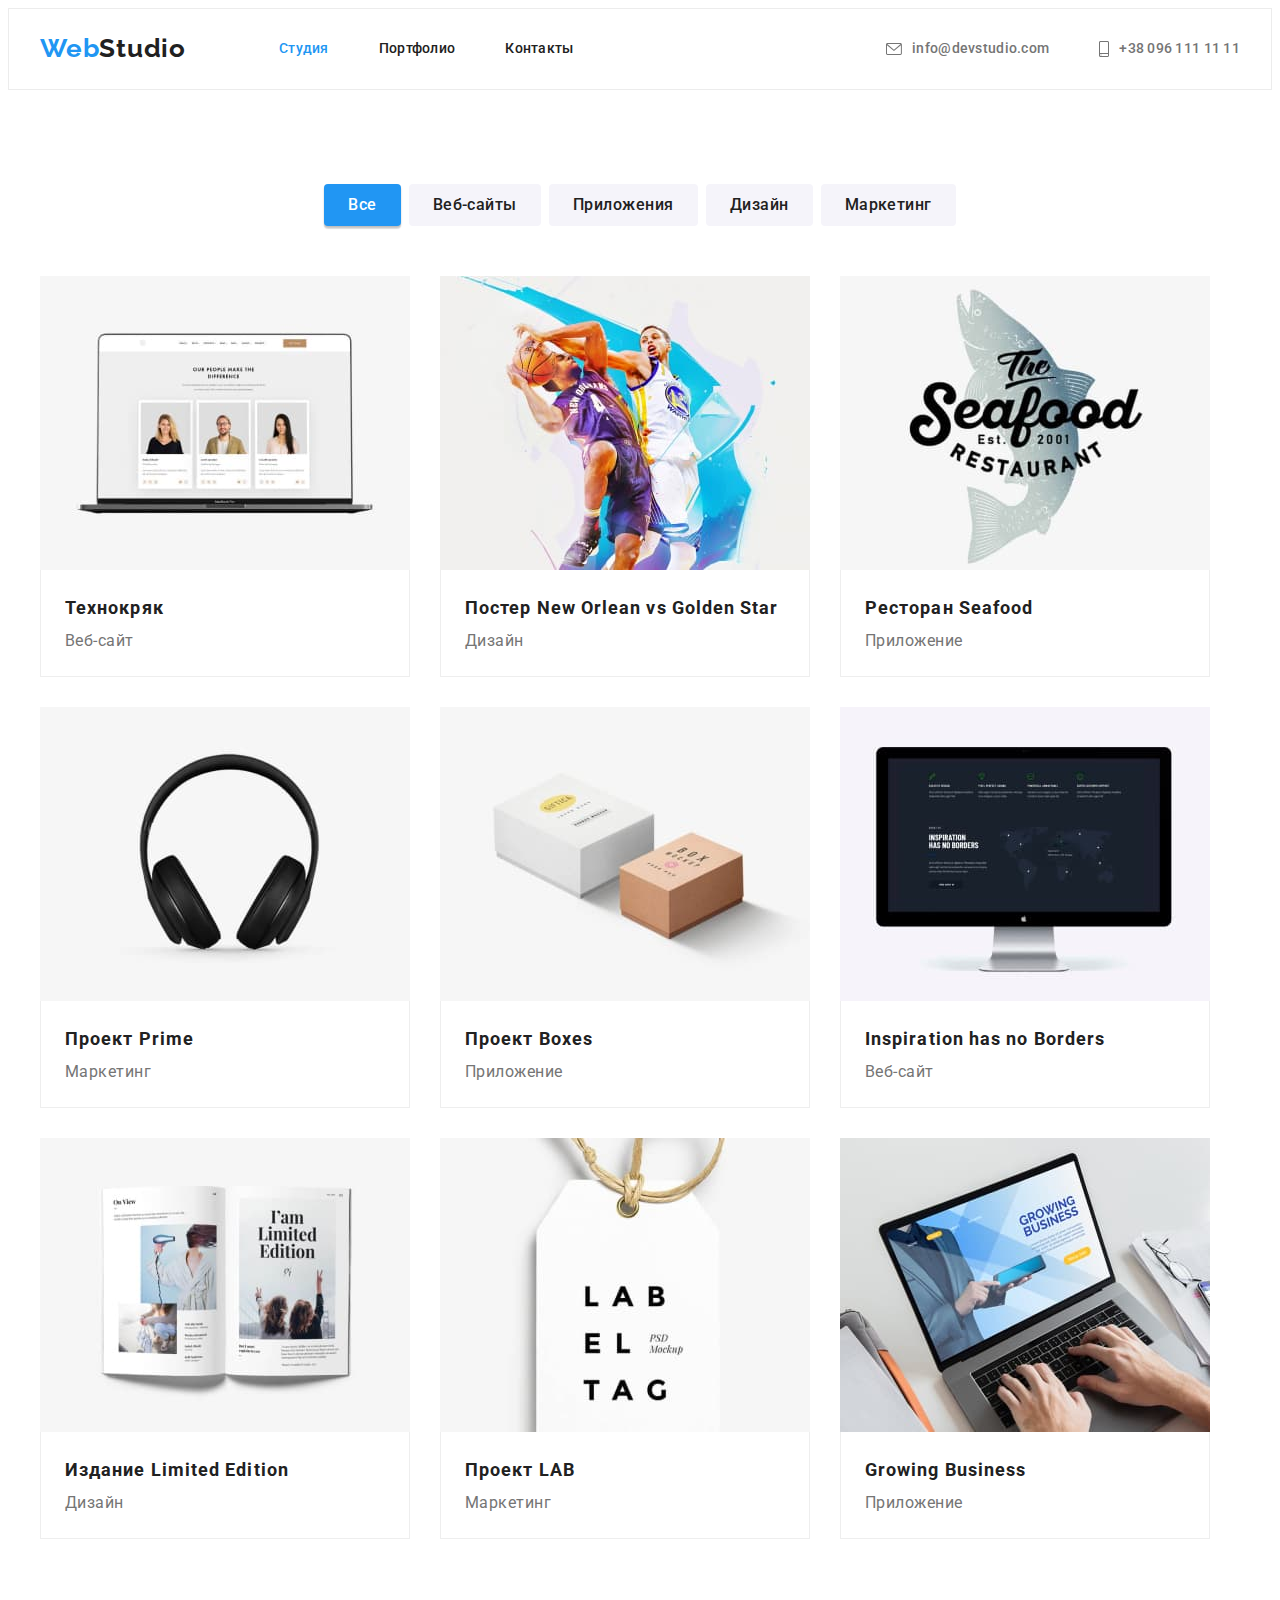
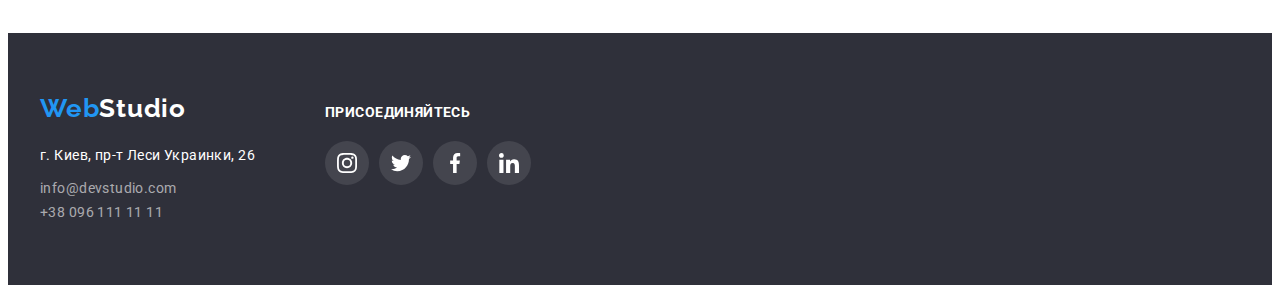
==== portfolio.html @ c1c03d7e "добавила файлы сайта" ====
<!DOCTYPE html>
<html lang="ru">
  <head>
    <meta charset="UTF-8" />
    <meta http-equiv="X-UA-Compatible" content="IE=edge" />
    <meta name="viewport" content="width=device-width, initial-scale=1.0" />
    <link rel="preconnect" href="https://fonts.googleapis.com" />
    <link rel="preconnect" href="https://fonts.gstatic.com" crossorigin />
    <link
      href="https://fonts.googleapis.com/css2?family=Raleway:wght@700&family=Roboto:wght@400;500;700;900&display=swap"
      rel="stylesheet"
    />
    <title>Document</title>
    <link
      rel="stylesheet"
      href="https://cdnjs.cloudflare.com/ajax/libs/modern-normalize/1.1.0/modern-normalize.min.css"
      integrity="sha512-wpPYUAdjBVSE4KJnH1VR1HeZfpl1ub8YT/NKx4PuQ5NmX2tKuGu6U/JRp5y+Y8XG2tV+wKQpNHVUX03MfMFn9Q=="
      crossorigin="anonymous"
      referrerpolicy="no-referrer"
    />
    <link rel="stylesheet" href="./css/style.css" />
  </head>
  <body>
    <!--шапка сайта-->
    <header class="header">
      <div class="container header-nav">
        <nav class="nav">
          <!-- logo-->
          <a class="logo link" href="./index.html" lang="en"
            >Web<span class="logo-accent">Studio</span></a
          >
          <!--navigation-->
          <ul class="header-item">
            <li class="header-list">
              <a href="./index.html" class="list-nav link current">Студия</a>
            </li>
            <li class="header-list">
              <a href="./portfolio.html" class="list-nav link">Портфолио</a>
            </li>
            <li class="header-list">
              <a href="" class="list-nav link">Контакты</a>
            </li>
          </ul>
        </nav>

        <!--contacts-->
        <ul class="contacts-nav">
          <li class="header-list">
            <a href="mailto:info@devstudio.com" class="header-mail link">
              <svg class="icon mail" width="16" height="12">
                <use href="./img/icons.svg#icon-mail"></use>
              </svg>
              info@devstudio.com</a
            >
          </li>
          <li class="header-list">
            <a href="tel:+380961111111" class="header-tel link">
              <svg class="icon phone" width="10" height="16">
                <use href="./img/icons.svg#icon-phone"></use>
              </svg>
              +38 096 111 11 11</a
            >
          </li>
        </ul>
      </div>
    </header>
    <main>
      <section class="portfolio section centered">
        <div class="container">
          <!--скрытый заголовок-->
          <h1 class="visually-hidden">Примеры работ</h1>
          <ul class="btn-list">
            <li class="item-btn">
              <button type="button" class="btn-portfolio current">Все</button>
            </li>
            <li class="item-btn">
              <button type="button" class="btn-portfolio">Веб-сайты</button>
            </li>
            <li class="item-btn">
              <button type="button" class="btn-portfolio">Приложения</button>
            </li>
            <li class="item-btn">
              <button type="button" class="btn-portfolio">Дизайн</button>
            </li>
            <li class="item-btn">
              <button type="button" class="btn-portfolio">Маркетинг</button>
            </li>
          </ul>

          <ul class="portfolio-cards">
            <li class="item-portfolio">
              <a class="portfolio-link" href="">
                <img
                  class="picture"
                  src="./img/people.jpg"
                  alt="на экране ноутбука изображены фото людей"
                  width="370"
                />

                <div class="meta-blok">
                  <h2 class="cards-item">Технокряк</h2>
                  <p class="cards-text">Веб-сайт</p>
                </div>
              </a>
            </li>
            <li class="item-portfolio">
              <a class="portfolio-link" href="">
                <img
                  class="picture"
                  src="./img/basketboll.jpg"
                  alt="два баскетболиста борятся за мяч"
                  width="370"
                />
                <div class="meta-blok">
                  <h2 class="cards-item">Постер New Orlean vs Golden Star</h2>
                  <p class="cards-text">Дизайн</p>
                </div>
              </a>
            </li>
            <li class="item-portfolio">
              <a class="portfolio-link" href="">
                <img
                  class="picture"
                  src="./img/seafood.jpg"
                  alt="логотип рыбного ресторана"
                  width="370"
                />
                <div class="meta-blok">
                  <h2 class="cards-item">Ресторан Seafood</h2>
                  <p class="cards-text">Приложение</p>
                </div>
              </a>
            </li>
            <li class="item-portfolio">
              <a class="portfolio-link" href="">
                <img class="picture" src="./img/headphones.jpg" alt="наушники" width="370" />
                <div class="meta-blok">
                  <h2 class="cards-item">Проект Prime</h2>
                  <p class="cards-text">Маркетинг</p>
                </div>
              </a>
            </li>
            <li class="item-portfolio">
              <a class="portfolio-link" href="">
                <img class="picture" src="./img/boxes.jpg" alt="две коробки" width="370" />
                <div class="meta-blok">
                  <h2 class="cards-item">Проект Boxes</h2>
                  <p class="cards-text">Приложение</p>
                </div>
              </a>
            </li>
            <li class="item-portfolio">
              <a class="portfolio-link" href="">
                <img class="picture" src="./img/monitor.jpg" alt="монитор компьютера" width="370" />
                <div class="meta-blok">
                  <h2 class="cards-item">Inspiration has no Borders</h2>
                  <p class="cards-text">Веб-сайт</p>
                </div>
              </a>
            </li>
            <li class="item-portfolio">
              <a class="portfolio-link" href="">
                <img class="picture" src="./img/magazine.jpg" alt="открытый журнал" width="370" />
                <div class="meta-blok">
                  <h2 class="cards-item">Издание Limited Edition</h2>
                  <p class="cards-text">Дизайн</p>
                </div>
              </a>
            </li>
            <li class="item-portfolio">
              <a class="portfolio-link" href="">
                <img
                  class="picture"
                  src="./img/tag.jpg"
                  alt="бирка с логотипом компании"
                  width="370"
                />
                <div class="meta-blok">
                  <h2 class="cards-item">Проект LAB</h2>
                  <p class="cards-text">Маркетинг</p>
                </div>
              </a>
            </li>
            <li class="item-portfolio">
              <a class="portfolio-link" href="">
                <img
                  class="picture"
                  src="./img/laptop.jpg"
                  alt="человек печатает на клавиатуре ноутбука"
                  width="370"
                />
                <div class="meta-blok">
                  <h2 class="cards-item">Growing Business</h2>
                  <p class="cards-text">Приложение</p>
                </div>
              </a>
            </li>
          </ul>
        </div>
      </section>
    </main>
    <!--подвал-->
    <footer class="footer">
      <div class="container logo-text">
        <!--logo-->
        <div class="adress-container">
          <a class="logo link" href="./index.html" lang="en"
            >Web<span class="logo-footer">Studio</span></a
          >

          <!--ccontacts-->

          <address class="adress-item">
            <ul>
              <li class="adress">г. Киев, пр-т Леси Украинки, 26</li>
              <li class="mail">
                <a href="mailto:info@devstudio.com" class="link footer-mail">info@devstudio.com</a>
              </li>
              <li>
                <a href="tel:+380961111111" class="link footer-tel">+38 096 111 11 11</a>
              </li>
            </ul>
          </address>
        </div>
        <div class="join">
          <p class="join-title">Присоединяйтесь</p>
          <ul class="social">
            <li class="social-item">
              <a class="social-link" href="">
                <svg class="social-icon">
                  <use href="./img/icons.svg#icon-instagram"></use>
                </svg>
              </a>
            </li>
            <li class="social-item">
              <a class="social-link" href="">
                <svg class="social-icon">
                  <use href="./img/icons.svg#icon-twitter"></use>
                </svg>
              </a>
            </li>
            <li class="social-item">
              <a class="social-link" href="">
                <svg class="social-icon">
                  <use href="./img/icons.svg#icon-facebook"></use>
                </svg>
              </a>
            </li>
            <li class="social-item">
              <a class="social-link" href="">
                <svg class="social-icon">
                  <use href="./img/icons.svg#icon-linkedin"></use>
                </svg>
              </a>
            </li>
          </ul>
        </div>
      </div>
    </footer>
  </body>
</html>
---- css/style.css ----
:root {
  --main-color: #ffffff;
  --hero-color: #2f303a;
  --footer-color: #2f303a;
  --active-link-color: #2196f3;
  --first-btn-color: #2196f3;
  --second-btn-color: #f5f4fa;
  --title-color: #212121;
  --main-contente-color: #e5e5e5;
  --text-color: #757575;
}
body {
  font-family: Roboto, Raleway, sans-serif;
  color: #e5e5e5;
}
.list {
  padding: 0;
  margin: 0;
  list-style: none;
}
.link {
  text-decoration: none;
}
.visually-hidden {
  position: absolute;
  white-space: nowrap;
  width: 1px;
  height: 1px;
  overflow: hidden;
  border: 0;
  padding: 0;
  clip: rect(0 0 0 0);
  clip-path: inset(50%);
  margin: -1px;
}
ul {
  list-style-type: none;
  margin-top: 0;
  margin-bottom: 0;
  padding-left: 0;
}
.container {
  margin-left: auto;
  margin-right: auto;
  width: 1200px;
  padding-left: 15px;
  padding-right: 15px;
}
.centered {
  text-align: center;
}
.section {
  padding-top: 94px;
}
img {
  display: block;
  max-width: 100%;
  height: auto;
}
/*-------header styles-------*/
.logo {
  font-family: 'Raleway', sans-serif;
  font-style: normal;
  font-weight: 700;
  font-size: 26px;
  line-height: 1.19;
  letter-spacing: 0.03em;
  color: var(--active-link-color);
}
.header .logo {
  padding-top: 24px;
  padding-bottom: 25px;
}
.logo-accent {
  color: var(--title-color);
}

.header {
  background-color: var(--main-color);
  border: 1px solid #ececec;
}
.nav {
  display: flex;
  align-items: center;
}

.header-nav {
  display: flex;
  align-items: center;
}

.header-item {
  display: flex;
  margin-bottom: 0;
  padding: 0;
  margin-left: 93px;
}
.header-list .link {
  display: flex;
  padding-top: 32px;
  padding-bottom: 32px;
}
.header-list:not(:last-child) {
  margin-right: 50px;
}

.list-nav {
  font-weight: 500;
  font-size: 14px;
  line-height: 1.14;
  letter-spacing: 0.02em;
  color: var(--title-color);
}
.list-nav:hover,
.list-nav:focus {
  color: var(--active-link-color);
}

.current {
  color: var(--active-link-color);
}

.contacts-nav {
  display: flex;
  margin-left: auto;
}
.header-list {
  align-items: center;
}

.icon {
  margin-bottom: 0;
  margin-right: 10px;
  fill: currentColor;
  align-self: center;
}

.header-tel,
.header-mail {
  font-weight: 500;
  font-size: 14px;
  line-height: 1.14;
  letter-spacing: 0.02em;
  color: var(--text-color);
}

.header-tel:hover,
.header-tel:focus {
  color: var(--active-link-color);
}

.header-mail:hover,
.header-mail:focus {
  color: var(--active-link-color);
}

/*----hero styles-------*/
.hero-section {
  text-align: center;
  background-color: #c4c4c4;
  background-image: linear-gradient(to right, rgba(47, 48, 58, 0.4), rgba(47, 48, 58, 0.4)),
    url(../img/working.jpg);
  background-size: cover;
  background-position: center;
  background-repeat: no-repeat;
  margin-left: auto;
  margin-right: auto;
  max-width: 1600px;
  padding: 200px 0;
  box-shadow: 0px 4px 4px rgba(0, 0, 0, 0.25);
}
.container.flex {
  width: 696px;
}
.hero-title {
  margin-top: 0;
  margin-bottom: 30px;
  width: 696px;
  font-weight: 900;
  font-size: 44px;
  line-height: 1.36;
  letter-spacing: 0.06em;
  text-transform: uppercase;
  color: var(--main-color);
}
.hero-btn {
  font-family: inherit;
  font-weight: 700;
  font-size: 16px;
  line-height: 1.85;
  color: var(--main-color);
  cursor: pointer;
  background: var(--first-btn-color);
  border-color: transparent;
  box-shadow: 0px 4px 4px rgba(0, 0, 0, 0.15);
  border-radius: 4px;
  padding: 10px 32px;
  min-width: 200px;
}

.hero-btn:hover,
.hero-btn:focus {
  background: #188ce8;
  box-shadow: 0px 4px 4px rgba(0, 0, 0, 0.15);
  border-radius: 4px;
}

/*---------specifics section--------*/

.hidden {
  visibility: hidden;
  margin-top: 0;
}

.after-hero {
  padding-top: 94px;
  padding-bottom: 94px;
}

.position-list {
  margin-bottom: 0;
  display: flex;
}

.item-position {
  text-align: left;
  width: 270px;
  margin-right: 30px;
}
.item-position:nth-child(4n) {
  margin-right: 0;
}
.features-thumb {
  display: flex;
  height: 120px;
  margin-bottom: 30px;
  background-color: var(--second-btn-color);
  border-radius: 4px;
  justify-content: center;
  align-items: center;
}

.subject {
  margin-top: 0;
  margin-bottom: 10px;
  font-weight: 700;
  font-size: 14px;
  line-height: 1.14;
  letter-spacing: 0.03em;
  text-transform: uppercase;
  color: var(--title-color);
}
.text {
  font-size: 14px;
  line-height: 1.71;
  letter-spacing: 0.03em;
  color: var(--text-color);

  margin: 0;
}
/*------what we do section------*/
.what-do {
  padding-bottom: 94px;
}
.heading {
  margin-top: 0;
  margin-bottom: 50px;
  font-weight: 700;
  font-size: 36px;
  line-height: 1.16;
  text-align: center;
  letter-spacing: 0.03em;
  color: var(--title-color);
}
.pictures {
  margin-right: 30px;
}
.pictures:nth-child(3n) {
  margin-right: 0;
}
/*----------our team section--------*/
.team {
  background-color: var(--second-btn-color);
  padding-top: 94px;
  padding-bottom: 94px;
  width: 1200px;
}

.team-card {
  display: flex;
}
.photo-card {
  margin-right: 30px;
  background-color: var(--main-color);
  box-shadow: 0px 1px 3px rgba(0, 0, 0, 0.12), 0px 1px 1px rgba(0, 0, 0, 0.14),
    0px 2px 1px rgba(0, 0, 0, 0.2);
  border-radius: 0px 0px 4px 4px;
}

.photo-card:nth-child(4n) {
  margin-right: 0;
}

.team-title {
  margin-top: 0;
  margin-bottom: 50px;
  font-weight: 700;
  font-size: 36px;
  line-height: 1.16;
  text-align: center;
  letter-spacing: 0.03em;
  color: var(--title-color);
}
.team-blok {
  padding: 30px;
}
.name-title {
  font-weight: 500;
  font-size: 16px;
  line-height: 1.18;
  text-align: center;
  letter-spacing: 0.03em;
  color: var(--title-color);
  margin: 0;
  margin-bottom: 10px;
}
.profession {
  font-size: 16px;
  line-height: 1.18;
  text-align: center;
  letter-spacing: 0.03em;
  color: var(--text-color);
  margin: 0;
  margin-bottom: 16px;
}
.icon-list {
  display: flex;
}
.icon-list .icon-link + .icon-link {
  margin-left: 10px;
}

.link-icon {
  display: flex;
  justify-content: center;
  align-items: center;
  width: 44px;
  height: 44px;
  background-color: var(--white-color);
  border-radius: 50%;
  transition: background-color 250ms cubic-bezier(0.4, 0, 0.2, 1),
    color 250ms cubic-bezier(0.4, 0, 0.2, 1);
}

.link-icon:hover {
  background-color: var(--active-link-color);
}
.link-icon:focus {
  background-color: var(--active-link-color);
}
.team-icon {
  width: 20px;
  height: 20px;
  fill: #afb1b8;
}
.icon-list .link-icon:hover .team-icon {
  fill: var(--main-color);
}
.icon-list .link-icon:focus .team-icon {
  fill: var(--main-color);
}

/*-----clients section----------*/
.section-title {
  color: var(--title-color);
  margin-top: 0;
  margin-bottom: 50px;
  font-weight: 700;
  font-size: 36px;
  line-height: 1.17;
  text-align: center;
}

.clients {
  padding-top: 94px;
  padding-bottom: 94px;
}
.clients-list {
  display: flex;
}
.clients-link {
  display: flex;
  outline: transparent;
  justify-content: center;
  align-items: center;
  width: 170px;
  height: 92px;
  border: 1px solid #afb1b8;
  border-radius: 4px;
  transition: color 250ms cubic-bezier(0.4, 0, 0.2, 1);
}

.clients-link:hover {
  border: 1px solid var(--active-link-color);
}
.clients-link:focus {
  border: 1px solid var(--active-link-color);
  border-radius: 4px;
}

.clients-item:not(:last-child) {
  margin-right: 30px;
}
.clients-logo {
  width: 106px;
  height: 60px;
  fill: #afb1b8;
}
.clients-list .clients-link:hover .clients-logo {
  fill: var(--active-link-color);
}

.clients-list .clients-link:focus .clients-logo {
  fill: var(--active-link-color);
}

/*portfolio*/

.portfolio {
  padding-bottom: 94px;
}

/*-------portfolio-btn-------*/
.btn-portfolio {
  font-family: inherit;
  font-weight: 500;
  font-size: 16px;
  line-height: 1.62;
  text-align: center;
  border-color: transparent;
  letter-spacing: 0.03em;
  color: var(--title-color);
  background-color: var(--second-btn-color);
  cursor: pointer;
  border-radius: 4px;
  padding: 6px 22px;
  display: inline-block;
}
.btn-portfolio:hover,
.btn-portfolio:focus {
  color: var(--main-color);
  background-color: var(--first-btn-color);
  box-shadow: 0px 3px 1px rgba(0, 0, 0, 0.1), 0px 1px 2px rgba(0, 0, 0, 0.08),
    0px 2px 2px rgba(0, 0, 0, 0.12);
  border-radius: 4px;
}

.btn-list {
  justify-content: center;
  display: flex;
  margin-bottom: 50px;
  padding: 0;
}

.item-btn {
  margin-right: 8px;
}
.item-btn:nth-child(5n) {
  margin-right: 0;
}

.btn-list .current {
  background: #2196f3;
  color: var(--main-color);
  box-shadow: 0px 3px 1px rgba(0, 0, 0, 0.1), 0px 1px 2px rgba(0, 0, 0, 0.08),
    0px 2px 2px rgba(0, 0, 0, 0.12);
  border-radius: 4px;
}
.portfolio-link {
  display: block;
  text-decoration: none;
}
.portfolio-cards {
  display: flex;
  flex-wrap: wrap;
  background-color: var(--main-color);
}
.item-portfolio {
 
  text-align: left;
  width: 370px;
  margin-right: 30px;
  margin-bottom: 30px;
  cursor: pointer;
}
.portfolio-link:hover {
  box-shadow: 0px 1px 1px rgba(0, 0, 0, 0.12), 0px 4px 4px rgba(0, 0, 0, 0.06),
    1px 4px 6px rgba(0, 0, 0, 0.16);
}
.portfolio-link:focus {
  box-shadow: 0px 1px 1px rgba(0, 0, 0, 0.12), 0px 4px 4px rgba(0, 0, 0, 0.06),
    1px 4px 6px rgba(0, 0, 0, 0.16);
}
.portfolio-link:hover .portfolio-actions {
  opacity: 1;
}

.item-portfolio:nth-last-child(-n + 3) {
  margin-bottom: 0;
}

.item-portfolio:nth-child(3n) {
  margin-right: 0;
}

.meta-blok {
  padding: 20px 24px;
  border-right: 1px solid #eeeeee;
  border-bottom: 1px solid #eeeeee;
  border-left: 1px solid #eeeeee;
}

.cards-item {
  font-weight: 700;
  font-size: 18px;
  line-height: 2;
  letter-spacing: 0.06em;
  color: var(--title-color);
  margin: 0;
}

.cards-text {
  font-size: 16px;
  line-height: 1.88;
  letter-spacing: 0.03em;
  color: var(--text-color);
  margin: 0;
}

/*--------footer----------*/
.footer {
  display: flex;
  background-color: var(--footer-color);
  padding-top: 60px;
  padding-bottom: 60px;
}
.adress-container {
  margin-right: 70px;
}
.adress-item {
  font-style: normal;
  margin-top: 20px;
}

.logo-footer {
  color: var(--main-color);
}
.adress {
  font-size: 14px;
  line-height: 1.71;
  letter-spacing: 0.03em;
  color: var(--main-color);
  margin-bottom: 9px;
}
.footer-mail {
  font-size: 14px;
  line-height: 1.71;
  letter-spacing: 0.03em;
  color: rgba(255, 255, 255, 0.6);
}
.mail-adress {
  margin-bottom: 9px;
}

.footer-tel {
  font-size: 14px;
  line-height: 1.71;
  letter-spacing: 0.03em;
  color: rgba(255, 255, 255, 0.6);
}
.footer-tel:hover,
.footer-tel:focus {
  color: var(--active-link-color);
}
.footer-mail:hover,
.footer-mail:focus {
  color: var(--active-link-color);
}
.logo-text {
  display: flex;
  align-items: baseline;
}

/*--------join-footer---------*/

.join-title {
  margin-top: 0;
  margin-bottom: 20px;
  font-weight: 700;
  font-size: 14px;
  line-height: 1.14;
  letter-spacing: 0.03em;
  text-transform: uppercase;
  color: var(--main-color);
}
.footer-blocks {
  align-items: baseline;
}
.social {
  display: flex;
}
.social .social-item + .social-item {
  margin-left: 10px;
}
.social-link {
  display: flex;
  justify-content: center;
  align-items: center;
  width: 44px;
  height: 44px;
  background-color: rgba(255, 255, 255, 0.1);
  border-radius: 50%;
  transition: background-color 250ms cubic-bezier(0.4, 0, 0.2, 1),
    color 250ms cubic-bezier(0.4, 0, 0.2, 1);
}

.social-link:hover {
  background-color: var(--active-link-color);
}
.social-link:focus {
  background-color: var(--active-link-color);
}
.social-icon {
  width: 20px;
  height: 20px;
  fill: var(--main-color);
}
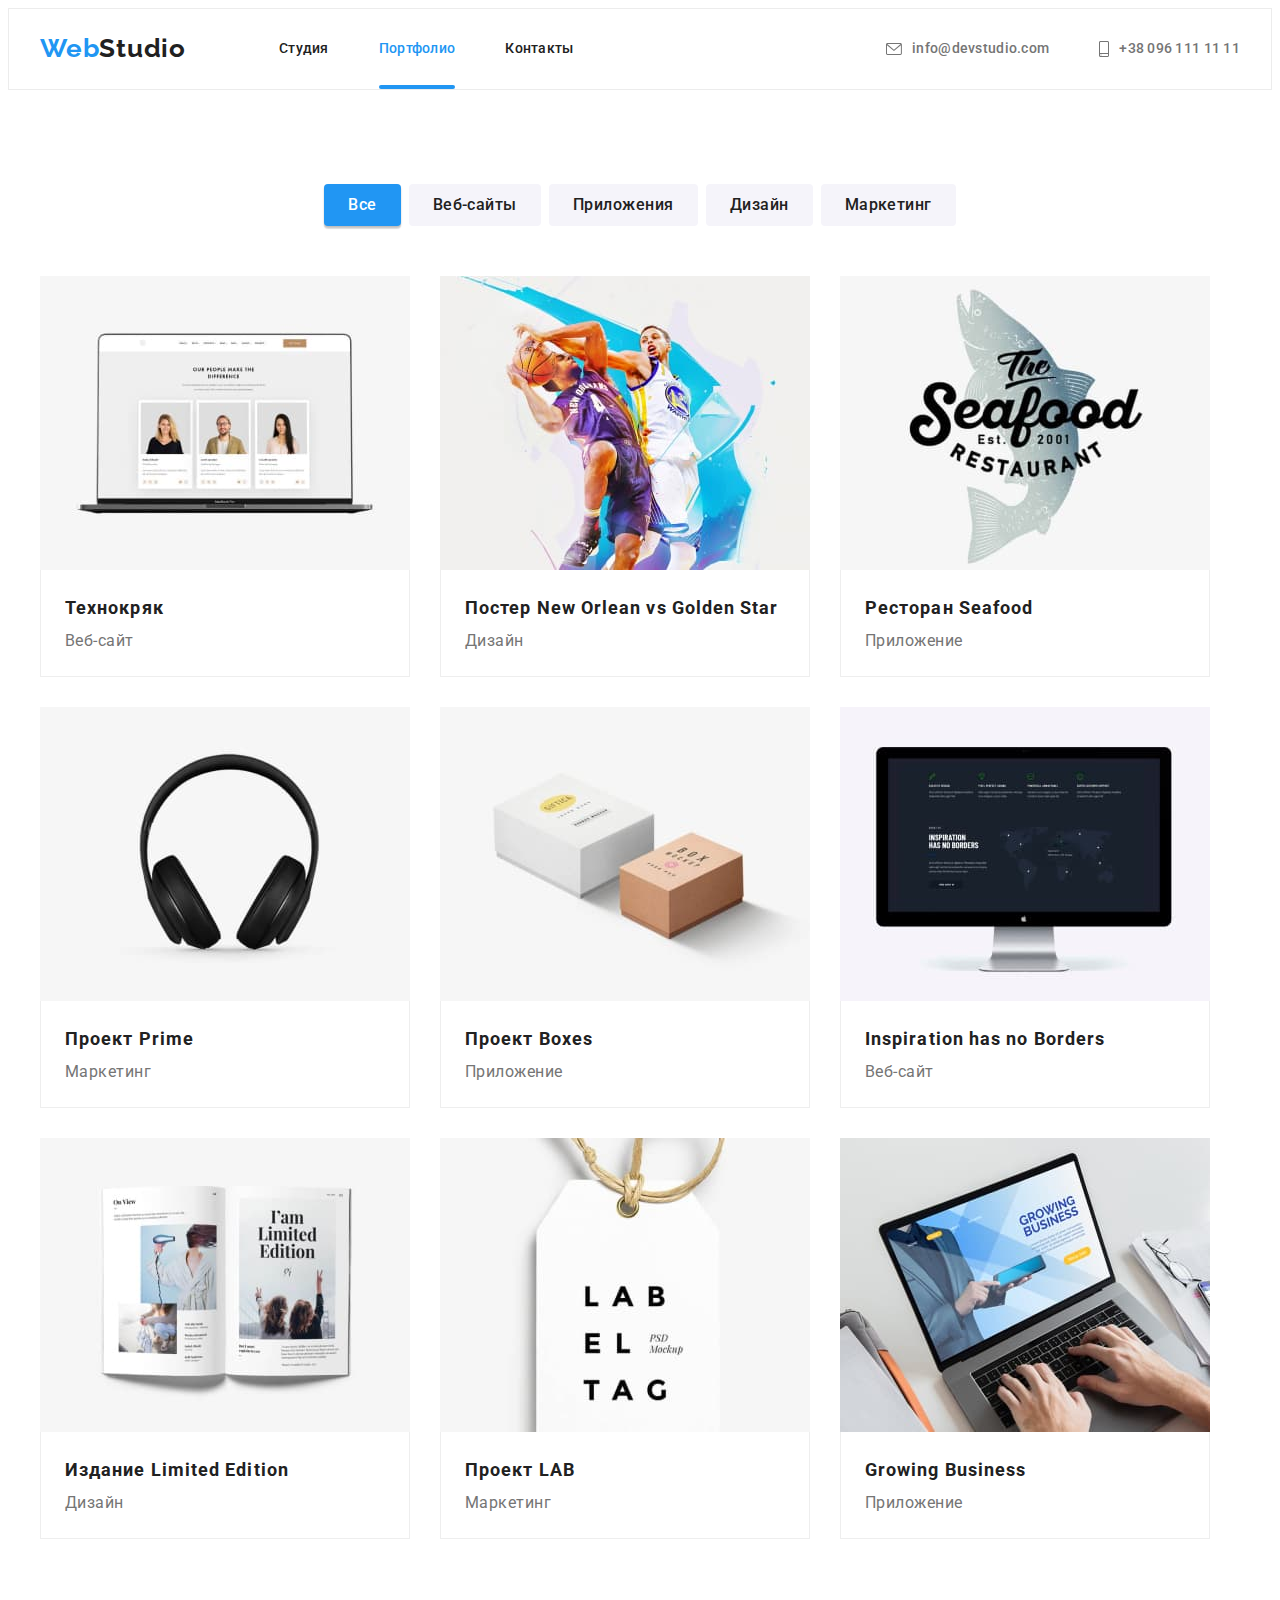
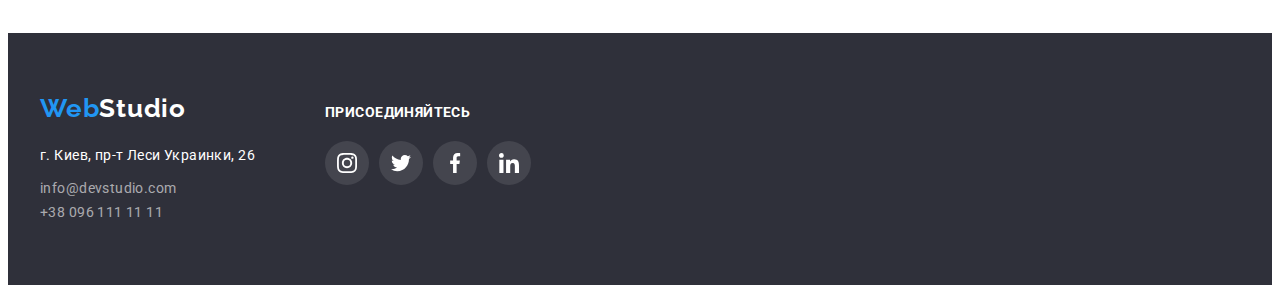
==== commit a7b283e2: "добавила анимацию и модальное окно" ====
--- a/portfolio.html
+++ b/portfolio.html
@@ -32,10 +32,10 @@
           <!--navigation-->
           <ul class="header-item">
             <li class="header-list">
-              <a href="./index.html" class="list-nav link current">Студия</a>
+              <a href="./index.html" class="list-nav link">Студия</a>
             </li>
             <li class="header-list">
-              <a href="./portfolio.html" class="list-nav link">Портфолио</a>
+              <a href="./portfolio.html" class="list-nav link current">Портфолио</a>
             </li>
             <li class="header-list">
               <a href="" class="list-nav link">Контакты</a>
@@ -90,13 +90,19 @@
           <ul class="portfolio-cards">
             <li class="item-portfolio">
               <a class="portfolio-link" href="">
-                <img
-                  class="picture"
-                  src="./img/people.jpg"
-                  alt="на экране ноутбука изображены фото людей"
-                  width="370"
-                />
-
+                <div class="portfolio-thumb">
+                  <img
+                    src="./img/people.jpg"
+                    alt="на экране ноутбука изображены фото людей"
+                    width="370"
+                  />
+
+                  <p class="portfolio-actions">
+                    Ресурс предлагает комплексные предложения с разным уровнем функционала и
+                    сервисов. Все это позволит посетителю получить исчерпывающие сведения о компании
+                    или частном лице.
+                  </p>
+                </div>
                 <div class="meta-blok">
                   <h2 class="cards-item">Технокряк</h2>
                   <p class="cards-text">Веб-сайт</p>
@@ -105,12 +111,18 @@
             </li>
             <li class="item-portfolio">
               <a class="portfolio-link" href="">
-                <img
-                  class="picture"
-                  src="./img/basketboll.jpg"
-                  alt="два баскетболиста борятся за мяч"
-                  width="370"
-                />
+                <div class="portfolio-thumb">
+                  <img
+                    src="./img/basketboll.jpg"
+                    alt="два баскетболиста борятся за мяч"
+                    width="370"
+                  />
+                  <p class="portfolio-actions">
+                    Ресурс предлагает комплексные предложения с разным уровнем функционала и
+                    сервисов. Все это позволит посетителю получить исчерпывающие сведения о компании
+                    или частном лице.
+                  </p>
+                </div>
                 <div class="meta-blok">
                   <h2 class="cards-item">Постер New Orlean vs Golden Star</h2>
                   <p class="cards-text">Дизайн</p>
@@ -119,12 +131,14 @@
             </li>
             <li class="item-portfolio">
               <a class="portfolio-link" href="">
-                <img
-                  class="picture"
-                  src="./img/seafood.jpg"
-                  alt="логотип рыбного ресторана"
-                  width="370"
-                />
+                <div class="portfolio-thumb">
+                  <img src="./img/seafood.jpg" alt="логотип рыбного ресторана" width="370" />
+                  <p class="portfolio-actions">
+                    Ресурс предлагает комплексные предложения с разным уровнем функционала и
+                    сервисов. Все это позволит посетителю получить исчерпывающие сведения о компании
+                    или частном лице.
+                  </p>
+                </div>
                 <div class="meta-blok">
                   <h2 class="cards-item">Ресторан Seafood</h2>
                   <p class="cards-text">Приложение</p>
@@ -133,7 +147,14 @@
             </li>
             <li class="item-portfolio">
               <a class="portfolio-link" href="">
-                <img class="picture" src="./img/headphones.jpg" alt="наушники" width="370" />
+                <div class="portfolio-thumb">
+                  <img src="./img/headphones.jpg" alt="наушники" width="370" />
+                  <p class="portfolio-actions">
+                    Ресурс предлагает комплексные предложения с разным уровнем функционала и
+                    сервисов. Все это позволит посетителю получить исчерпывающие сведения о компании
+                    или частном лице.
+                  </p>
+                </div>
                 <div class="meta-blok">
                   <h2 class="cards-item">Проект Prime</h2>
                   <p class="cards-text">Маркетинг</p>
@@ -142,7 +163,14 @@
             </li>
             <li class="item-portfolio">
               <a class="portfolio-link" href="">
-                <img class="picture" src="./img/boxes.jpg" alt="две коробки" width="370" />
+                <div class="portfolio-thumb">
+                  <img src="./img/boxes.jpg" alt="две коробки" width="370" />
+                  <p class="portfolio-actions">
+                    Ресурс предлагает комплексные предложения с разным уровнем функционала и
+                    сервисов. Все это позволит посетителю получить исчерпывающие сведения о компании
+                    или частном лице.
+                  </p>
+                </div>
                 <div class="meta-blok">
                   <h2 class="cards-item">Проект Boxes</h2>
                   <p class="cards-text">Приложение</p>
@@ -151,7 +179,14 @@
             </li>
             <li class="item-portfolio">
               <a class="portfolio-link" href="">
-                <img class="picture" src="./img/monitor.jpg" alt="монитор компьютера" width="370" />
+                <div class="portfolio-thumb">
+                  <img src="./img/monitor.jpg" alt="монитор компьютера" width="370" />
+                  <p class="portfolio-actions">
+                    Ресурс предлагает комплексные предложения с разным уровнем функционала и
+                    сервисов. Все это позволит посетителю получить исчерпывающие сведения о компании
+                    или частном лице.
+                  </p>
+                </div>
                 <div class="meta-blok">
                   <h2 class="cards-item">Inspiration has no Borders</h2>
                   <p class="cards-text">Веб-сайт</p>
@@ -160,7 +195,14 @@
             </li>
             <li class="item-portfolio">
               <a class="portfolio-link" href="">
-                <img class="picture" src="./img/magazine.jpg" alt="открытый журнал" width="370" />
+                <div class="portfolio-thumb">
+                  <img src="./img/magazine.jpg" alt="открытый журнал" width="370" />
+                  <p class="portfolio-actions">
+                    Ресурс предлагает комплексные предложения с разным уровнем функционала и
+                    сервисов. Все это позволит посетителю получить исчерпывающие сведения о компании
+                    или частном лице.
+                  </p>
+                </div>
                 <div class="meta-blok">
                   <h2 class="cards-item">Издание Limited Edition</h2>
                   <p class="cards-text">Дизайн</p>
@@ -168,13 +210,15 @@
               </a>
             </li>
             <li class="item-portfolio">
-              <a class="portfolio-link" href="">
-                <img
-                  class="picture"
-                  src="./img/tag.jpg"
-                  alt="бирка с логотипом компании"
-                  width="370"
-                />
+              <a class="portfolio-link" href=""
+                ><div class="portfolio-thumb">
+                  <img src="./img/tag.jpg" alt="бирка с логотипом компании" width="370" />
+                  <p class="portfolio-actions">
+                    Ресурс предлагает комплексные предложения с разным уровнем функционала и
+                    сервисов. Все это позволит посетителю получить исчерпывающие сведения о компании
+                    или частном лице.
+                  </p>
+                </div>
                 <div class="meta-blok">
                   <h2 class="cards-item">Проект LAB</h2>
                   <p class="cards-text">Маркетинг</p>
@@ -182,13 +226,19 @@
               </a>
             </li>
             <li class="item-portfolio">
-              <a class="portfolio-link" href="">
-                <img
-                  class="picture"
-                  src="./img/laptop.jpg"
-                  alt="человек печатает на клавиатуре ноутбука"
-                  width="370"
-                />
+              <a class="portfolio-link" href=""
+                ><div class="portfolio-thumb">
+                  <img
+                    src="./img/laptop.jpg"
+                    alt="человек печатает на клавиатуре ноутбука"
+                    width="370"
+                  />
+                  <p class="portfolio-actions">
+                    Ресурс предлагает комплексные предложения с разным уровнем функционала и
+                    сервисов. Все это позволит посетителю получить исчерпывающие сведения о компании
+                    или частном лице.
+                  </p>
+                </div>
                 <div class="meta-blok">
                   <h2 class="cards-item">Growing Business</h2>
                   <p class="cards-text">Приложение</p>
--- a/css/style.css
+++ b/css/style.css
@@ -88,7 +88,7 @@
   display: flex;
   align-items: center;
 }
-
+/*----header-menu-----*/
 .header-item {
   display: flex;
   margin-bottom: 0;
@@ -105,21 +105,35 @@
 }
 
 .list-nav {
+  position: relative;
   font-weight: 500;
   font-size: 14px;
   line-height: 1.14;
   letter-spacing: 0.02em;
   color: var(--title-color);
+
+  transition: color 250ms cubic-bezier(0.4, 0, 0.2, 1);
 }
 .list-nav:hover,
 .list-nav:focus {
   color: var(--active-link-color);
 }
 
+.list-nav.current::after {
+  content: '';
+  width: 100%;
+  height: 4px;
+  background: var(--active-link-color);
+  border-radius: 2px;
+  position: absolute;
+  bottom: 0;
+}
+
 .current {
   color: var(--active-link-color);
 }
 
+/*--header contacts---*/
 .contacts-nav {
   display: flex;
   margin-left: auto;
@@ -142,6 +156,8 @@
   line-height: 1.14;
   letter-spacing: 0.02em;
   color: var(--text-color);
+
+  transition: color 250ms cubic-bezier(0.4, 0, 0.2, 1);
 }
 
 .header-tel:hover,
@@ -190,17 +206,20 @@
   line-height: 1.85;
   color: var(--main-color);
   cursor: pointer;
-  background: var(--first-btn-color);
+  background-color: var(--first-btn-color);
   border-color: transparent;
   box-shadow: 0px 4px 4px rgba(0, 0, 0, 0.15);
   border-radius: 4px;
   padding: 10px 32px;
   min-width: 200px;
+
+  transition: background-color 250ms cubic-bezier(0.4, 0, 0.2, 1),
+    box-shadow 250ms cubic-bezier(0.4, 0, 0.2, 1);
 }
 
 .hero-btn:hover,
 .hero-btn:focus {
-  background: #188ce8;
+  background-color: #188ce8;
   box-shadow: 0px 4px 4px rgba(0, 0, 0, 0.15);
   border-radius: 4px;
 }
@@ -277,13 +296,38 @@
 }
 .pictures:nth-child(3n) {
   margin-right: 0;
+}
+.pictures-text {
+  position: relative;
+}
+
+.pictures-name {
+  font-weight: 700;
+  font-size: 14px;
+  line-height: 1.14;
+  text-align: center;
+  letter-spacing: 0.03em;
+  text-transform: uppercase;
+
+  color: var(--main-color);
+  background-color: rgba(47, 48, 58, 0.8);
+
+  margin: 0;
+  position: absolute;
+  display: flex;
+  align-items: center;
+  justify-content: center;
+  left: 0;
+  bottom: 0;
+  width: 100%;
+  min-height: 70px;
 }
 /*----------our team section--------*/
 .team {
   background-color: var(--second-btn-color);
   padding-top: 94px;
   padding-bottom: 94px;
-  width: 1200px;
+  min-width: 1200px;
 }
 
 .team-card {
@@ -348,6 +392,7 @@
   height: 44px;
   background-color: var(--white-color);
   border-radius: 50%;
+
   transition: background-color 250ms cubic-bezier(0.4, 0, 0.2, 1),
     color 250ms cubic-bezier(0.4, 0, 0.2, 1);
 }
@@ -397,11 +442,11 @@
   height: 92px;
   border: 1px solid #afb1b8;
   border-radius: 4px;
-  transition: color 250ms cubic-bezier(0.4, 0, 0.2, 1);
 }
 
 .clients-link:hover {
   border: 1px solid var(--active-link-color);
+  border-radius: 4px;
 }
 .clients-link:focus {
   border: 1px solid var(--active-link-color);
@@ -415,6 +460,8 @@
   width: 106px;
   height: 60px;
   fill: #afb1b8;
+
+  transition: color 250ms cubic-bezier(0.4, 0, 0.2, 1);
 }
 .clients-list .clients-link:hover .clients-logo {
   fill: var(--active-link-color);
@@ -445,6 +492,10 @@
   border-radius: 4px;
   padding: 6px 22px;
   display: inline-block;
+
+  transition: color 250ms cubic-bezier(0.4, 0, 0.2, 1),
+    background-color 250ms cubic-bezier(0.4, 0, 0.2, 1),
+    box-shadow 250ms cubic-bezier(0.4, 0, 0.2, 1);
 }
 .btn-portfolio:hover,
 .btn-portfolio:focus {
@@ -479,6 +530,8 @@
 .portfolio-link {
   display: block;
   text-decoration: none;
+  box-shadow: none;
+  transition: box-shadow 250ms cubic-bezier(0.4, 0, 0.2, 1);
 }
 .portfolio-cards {
   display: flex;
@@ -486,13 +539,13 @@
   background-color: var(--main-color);
 }
 .item-portfolio {
- 
   text-align: left;
   width: 370px;
   margin-right: 30px;
   margin-bottom: 30px;
   cursor: pointer;
 }
+
 .portfolio-link:hover {
   box-shadow: 0px 1px 1px rgba(0, 0, 0, 0.12), 0px 4px 4px rgba(0, 0, 0, 0.06),
     1px 4px 6px rgba(0, 0, 0, 0.16);
@@ -536,6 +589,49 @@
   color: var(--text-color);
   margin: 0;
 }
+.portfolio-thumb {
+  position: relative;
+  overflow: hidden;
+}
+
+.portfolio-thumb::before {
+  display: inline-block;
+  position: absolute;
+  content: '';
+  width: 100%;
+  height: 100%;
+
+  opacity: 0;
+}
+
+.portfolio-link:hover .portfolio-thumb::before {
+  opacity: 1;
+}
+
+.portfolio-actions {
+  position: absolute;
+  top: 0;
+  left: 0;
+  overflow: auto;
+
+  width: 100%;
+  height: 100%;
+  padding: 63px 24px;
+  margin: 0;
+  opacity: 0;
+
+  font-size: 18px;
+  line-height: 1.55;
+  letter-spacing: 0.03em;
+  color: var(--main-color);
+
+  background-color: rgba(33, 150, 243, 0.9);
+  transform: translateY(100%);
+  transition: transform 250ms cubic-bezier(0.4, 0, 0.2, 1);
+}
+.item-portfolio:hover .portfolio-actions {
+  transform: translateY(0);
+}
 
 /*--------footer----------*/
 .footer {
@@ -567,6 +663,8 @@
   line-height: 1.71;
   letter-spacing: 0.03em;
   color: rgba(255, 255, 255, 0.6);
+
+  transition: color 250ms cubic-bezier(0.4, 0, 0.2, 1);
 }
 .mail-adress {
   margin-bottom: 9px;
@@ -577,6 +675,8 @@
   line-height: 1.71;
   letter-spacing: 0.03em;
   color: rgba(255, 255, 255, 0.6);
+
+  transition: color 250ms cubic-bezier(0.4, 0, 0.2, 1);
 }
 .footer-tel:hover,
 .footer-tel:focus {
@@ -635,3 +735,60 @@
   height: 20px;
   fill: var(--main-color);
 }
+/*--------modal window----------*/
+.backdrop {
+  position: fixed;
+  top: 0;
+  left: 0;
+  width: 100%;
+  height: 100%;
+
+  background: rgba(0, 0, 0, 0.2);
+
+  opacity: 1;
+  transition: opacity 250ms cubic-bezier(0.4, 0, 0.2, 1);
+}
+
+.backdrop.is-hidden {
+  opacity: 0;
+  pointer-events: none;
+  visibility: hidden;
+}
+
+.backdrop.is-hidden .modal {
+  transform: translate(-50%, -50%) scale(0.9);
+}
+.modal {
+  position: absolute;
+  top: 50%;
+  left: 50%;
+
+  min-width: 528px;
+  min-height: 581px;
+
+  background: var(--main-color);
+  box-shadow: 0px 1px 3px rgba(0, 0, 0, 0.12), 0px 1px 1px rgba(0, 0, 0, 0.14),
+    0px 2px 1px rgba(0, 0, 0, 0.2);
+  border-radius: 4px;
+
+  transform: translate(-50%, -50%) scale(0.9);
+  transition: transform 250ms cubic-bezier(0.4, 0, 0.2, 1);
+}
+
+.close-icon {
+  fill: var(--title-color);
+}
+.btn-modal {
+  display: flex;
+  justify-content: center;
+  align-items: center;
+  height: 30px;
+  width: 30px;
+  border-radius: 50%;
+  position: absolute;
+  top: 8px;
+  right: 8px;
+  background: var(--primary-white-color);
+  border: 1px solid rgba(0, 0, 0, 0.1);
+  cursor: pointer;
+}
